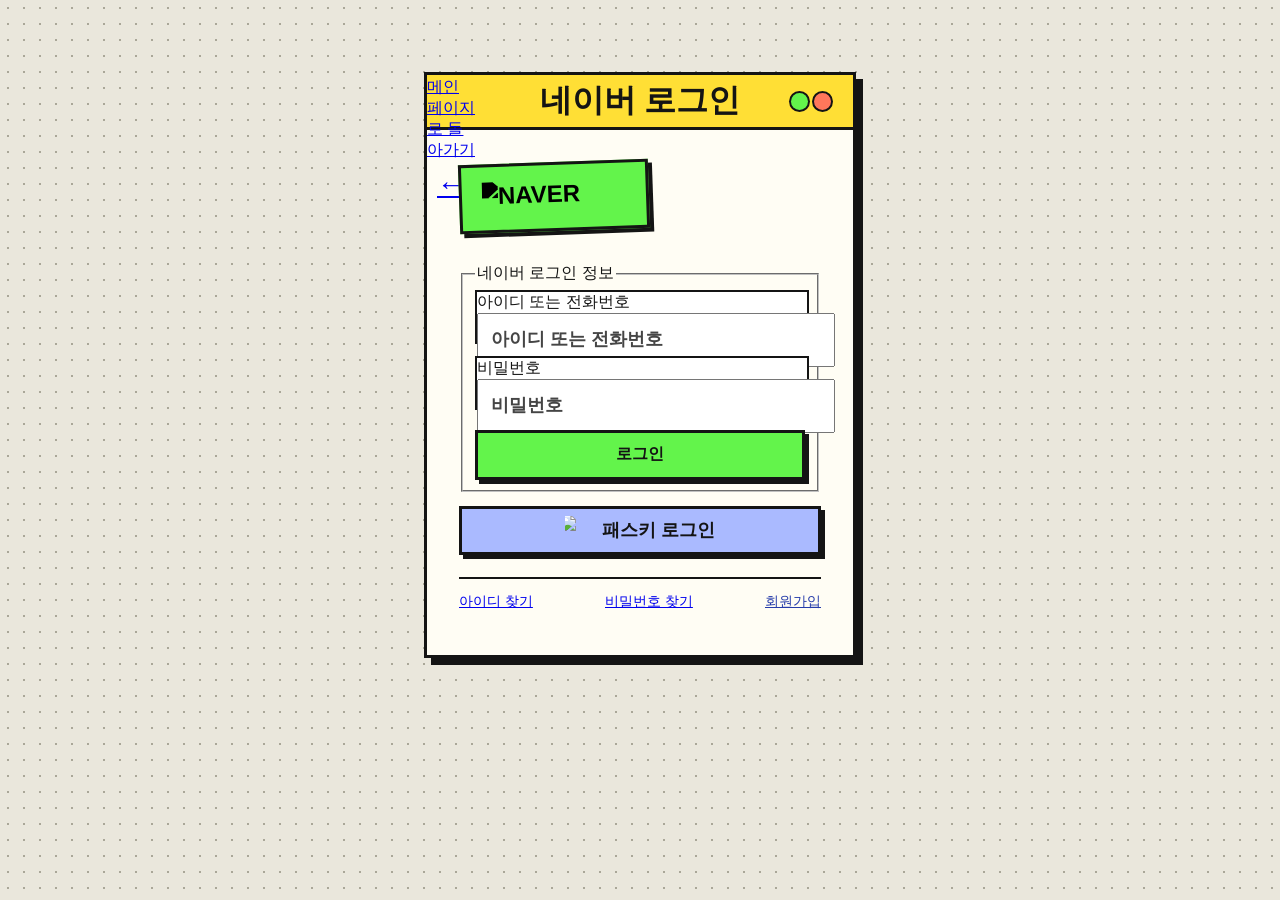
==== naver/login.html @ c6d98e80 "style(naver): 로그인 화면에 Neo Brutalism CSS 적용" ====
<!DOCTYPE html>
<html lang="ko">
<head>
    <meta charset="UTF-8">
    <meta name="viewport" content="width=device-width, initial-scale=1.0">
    <link rel="stylesheet" href="../font/css/sdgothicneo.css">
    <link rel="stylesheet" href="../font/css/notosanskrvariable.css">
    <link rel="stylesheet" href="../css/default.css">
    <title>네이버 리뉴얼 로그인 화면</title>
    <style>
        :root {
            --font: "Sandoll GothicNeoRound", sans-serif;
            --font-noto: "Noto Sans KR", sans-serif;
            --primary: #088D14;
            --focus: #01E324;
            --link: #68C07F;
            --text: #B2B2B2;
            --bg: #1F1F1F;
            --buttonText: #EBE6E2;
        }
        html {
            font-size: 62.5%;
        }
        body {
            font-family: var(--font);
            font-size: 1.6rem;
            color: var(--text);
            background-color: #FFFFFF;
        }
        #wrap {
            width: 100%;
            max-width: 402px;
            min-height: 874px;
            margin: 0 auto;
            background-color: var(--bg);
        }
        header {
            position: relative;
            display: flex;
            justify-content: center;
            align-items: center;
            height: 48px;
            margin: 0 6px;
        }
        .prev_btn {
            position: absolute;
            left: 3px;
            width: 48px;
            height: 48px;
            background: url(image/back_icon.svg) no-repeat center / auto;
        }
        main {
            padding: 42px 23.5px 40px;
        }
        .title {
            width: 144px;
            height: 33px;
            margin: 0 auto 42px;
        }
        .title img {
            width: 144px;
            height: 33px;
        }
        .input_box {
            width: 100%;
            max-width: 350px;
            height: 29px;
            margin: 0 auto;
            background: url(image/input_line.svg) repeat-x left bottom;
        }
        .input_box + .input_box {
            margin-top: 75px;
        }
        .input_box input {
            display: block;
            width: 100%;
            height: 29px;
            padding: 0 2px 5px;
            font-size: 1.8rem;
            font-weight: 700;
            line-height: 1.2;
            caret-color: var(--focus);
        }
        .input_box input::placeholder {
            color: var(--text);
            opacity: 1;
        }
        .login_btn {
            width: 100%;
            height: 50px;
            margin-top: 42px;
            border-radius: 8px;
            font-size: 1.6rem;
            font-weight: 700;
            color: var(--buttonText);
            background-color: var(--primary);
        }
        .passkey_btn {
            display: flex;
            align-items: flex-start;
            gap: 3px;
            width: max-content;
            min-height: 44px;
            margin: 34.5px auto 0;
            padding: 7.5px 0;
            font-size: 1.8rem;
            font-weight: 700;
            line-height: 21px;
        }
        .passkey_btn > span:last-child {
            padding-top: 8px;
        }
        /* Figma 원본 이미지의 표시 영역과 잘림 비율 유지 */
        .passkey_icon {
            position: relative;
            display: block;
            width: 29px;
            height: 29px;
            overflow: hidden;
        }
        .passkey_icon img {
            position: absolute;
            top: -7.69%;
            left: -25%;
            width: 134.62%;
            max-width: none;
            height: 134.62%;
        }
        .login_link {
            display: flex;
            justify-content: space-between;
            align-items: center;
            width: 249px;
            max-width: 100%;
            margin: 22.5px auto 0;
            font-family: var(--font-noto);
            font-size: 1.4rem;
            font-weight: 500;
            line-height: 20px;
        }
        .login_link a {
            position: relative;
            padding: 12px 0;
        }
        .login_link a:not(:last-child)::after {
            content: "";
            position: absolute;
            top: 50%;
            right: -21px;
            width: 20px;
            height: 1px;
            background: url(image/link_line.svg) no-repeat center;
            transform: rotate(-90deg);
        }
        .login_link a:last-child {
            color: var(--link);
        }
        :focus-visible {
            outline-color: var(--focus);
        }
        .login_notice {
            margin-top: 24px;
            font-family: var(--font-noto);
            font-size: 1.4rem;
            line-height: 1.6;
        }
        @media (max-width: 402px) {
            #wrap {
                min-height: 100dvh;
            }
        }
    </style>
    <link rel="stylesheet" href="neo-brutalism.css">
</head>
<body>
    <div id="wrap" class="neo-brutalism">
        <header>
            <h1 class="sr-only">네이버 로그인</h1>
            <a href="../index.html" class="prev_btn"><span class="sr-only">메인 페이지로 돌아가기</span></a>
        </header>
        <main>
            <h2 class="title"><img src="image/naver_logo.png" alt="NAVER" width="144" height="33"></h2>
            <form method="post">
                <fieldset>
                    <legend class="sr-only">네이버 로그인 정보</legend>
                    <div class="input_box">
                        <label for="user_id" class="sr-only">아이디 또는 전화번호</label>
                        <input type="text" id="user_id" placeholder="아이디 또는 전화번호" autocomplete="username" autocapitalize="none" spellcheck="false" required>
                    </div>
                    <div class="input_box">
                        <label for="password" class="sr-only">비밀번호</label>
                        <input type="password" id="password" placeholder="비밀번호" autocomplete="current-password" required>
                    </div>
                    <button type="submit" class="login_btn">로그인</button>
                </fieldset>
            </form>
            <button type="button" class="passkey_btn">
                <span class="passkey_icon" aria-hidden="true"><img src="image/passkey_icon.png" alt=""></span>
                <span>패스키 로그인</span>
            </button>
            <div class="login_link">
                <a href="https://nid.naver.com/account/find-id/profile?lang=ko_KR">아이디 찾기</a>
                <a href="https://nid.naver.com/account/find-pw/id">비밀번호 찾기</a>
                <a href="https://nid.naver.com/account/signup/term">회원가입</a>
            </div>
            <p class="login_notice" role="status" hidden></p>
        </main>
    </div>
    <script>
        // 화면 시연용: 입력한 로그인 정보는 전송하거나 저장하지 않는다.
        const loginForm = document.querySelector('form');
        const loginNotice = document.querySelector('.login_notice');
        loginForm.addEventListener('submit', event => {
            event.preventDefault();
            loginNotice.textContent = '리뉴얼 UI 예시입니다. 실제 네이버 로그인은 제공하지 않습니다.';
            loginNotice.hidden = false;
        });
        document.querySelector('.passkey_btn').addEventListener('click', () => {
            loginNotice.textContent = '리뉴얼 UI 예시입니다. 실제 패스키 인증은 제공하지 않습니다.';
            loginNotice.hidden = false;
        });
    </script>
</body>
</html>
---- naver/neo-brutalism.css ----
body {
    background-color: #eae7dc;
    background-image: radial-gradient(#aaa798 1px, transparent 1px);
    background-size: 16px 16px;
}

#wrap.neo-brutalism {
    --ink: #141414;
    --green: #63f44b;
    --yellow: #ffdf35;
    --focus: #253cca;
    --text: #454545;
    box-sizing: border-box;
    max-width: 432px;
    min-height: 0;
    margin: clamp(16px, 8vh, 80px) auto;
    width: calc(100% - 32px);
    color: var(--ink);
    background: #fffdf4;
    border: 3px solid var(--ink);
    box-shadow: 7px 7px 0 var(--ink);
}

.neo-brutalism header {
    margin: 0;
    height: 52px;
    border-bottom: 3px solid var(--ink);
    background: var(--yellow);
}

/* 원과 사각형을 CSS로 그려 상단 바에 배치한다. */
.neo-brutalism header::after {
    content: "";
    position: absolute;
    right: 20px;
    width: 17px;
    height: 17px;
    border: 2px solid var(--ink);
    border-radius: 50%;
    background: #ff775b;
    box-shadow: -23px 0 0 -2px var(--green), -23px 0 0 var(--ink);
}

.neo-brutalism .prev_btn {
    left: 0;
    background: none;
}
.neo-brutalism .prev_btn::after {
    content: "←";
    display: grid;
    height: 100%;
    place-items: center;
    font: bold 28px Arial, sans-serif;
}
.neo-brutalism main {
    padding: 32px clamp(16px, 5vw, 32px);
}
.neo-brutalism .title {
    width: fit-content;
    height: auto;
    margin: 0 0 32px;
    padding: 15px 20px;
    background: var(--green);
    border: 3px solid var(--ink);
    box-shadow: 4px 4px 0 var(--ink);
    transform: rotate(-2deg);
}
.neo-brutalism .title img {
    display: block;
    filter: brightness(0);
}
.neo-brutalism .input_box {
    max-width: none;
    height: 50px;
    border: 2px solid var(--ink);
    background: white;
}
.neo-brutalism .input_box + .input_box {
    margin-top: 12px;
}
.neo-brutalism .input_box input {
    height: 100%;
    padding: 0 12px;
    color: var(--ink);
}
.neo-brutalism .login_btn,
.neo-brutalism .passkey_btn {
    border: 3px solid var(--ink);
    border-radius: 0;
    box-shadow: 4px 4px 0 var(--ink);
    color: var(--ink);
}
.neo-brutalism .login_btn {
    margin-top: 20px;
    background: var(--green);
}
.neo-brutalism .passkey_btn {
    width: 100%;
    margin-top: 14px;
    padding: 7px;
    align-items: center;
    justify-content: center;
    gap: 8px;
    background: #aabaff;
}
.neo-brutalism .passkey_btn > span:last-child {
    padding: 0;
}
.neo-brutalism button:active {
    transform: translate(3px, 3px);
    box-shadow: 1px 1px 0 var(--ink);
}
.neo-brutalism .login_link {
    width: 100%;
    flex-wrap: wrap;
    gap: 4px 8px;
    border-top: 2px solid var(--ink);
}
.neo-brutalism .login_link a::after {
    display: none;
}
.neo-brutalism .login_link a:last-child {
    color: #263caa;
    text-decoration: underline;
}
.neo-brutalism :focus-visible {
    outline: 3px solid var(--focus);
    outline-offset: 2px;
}
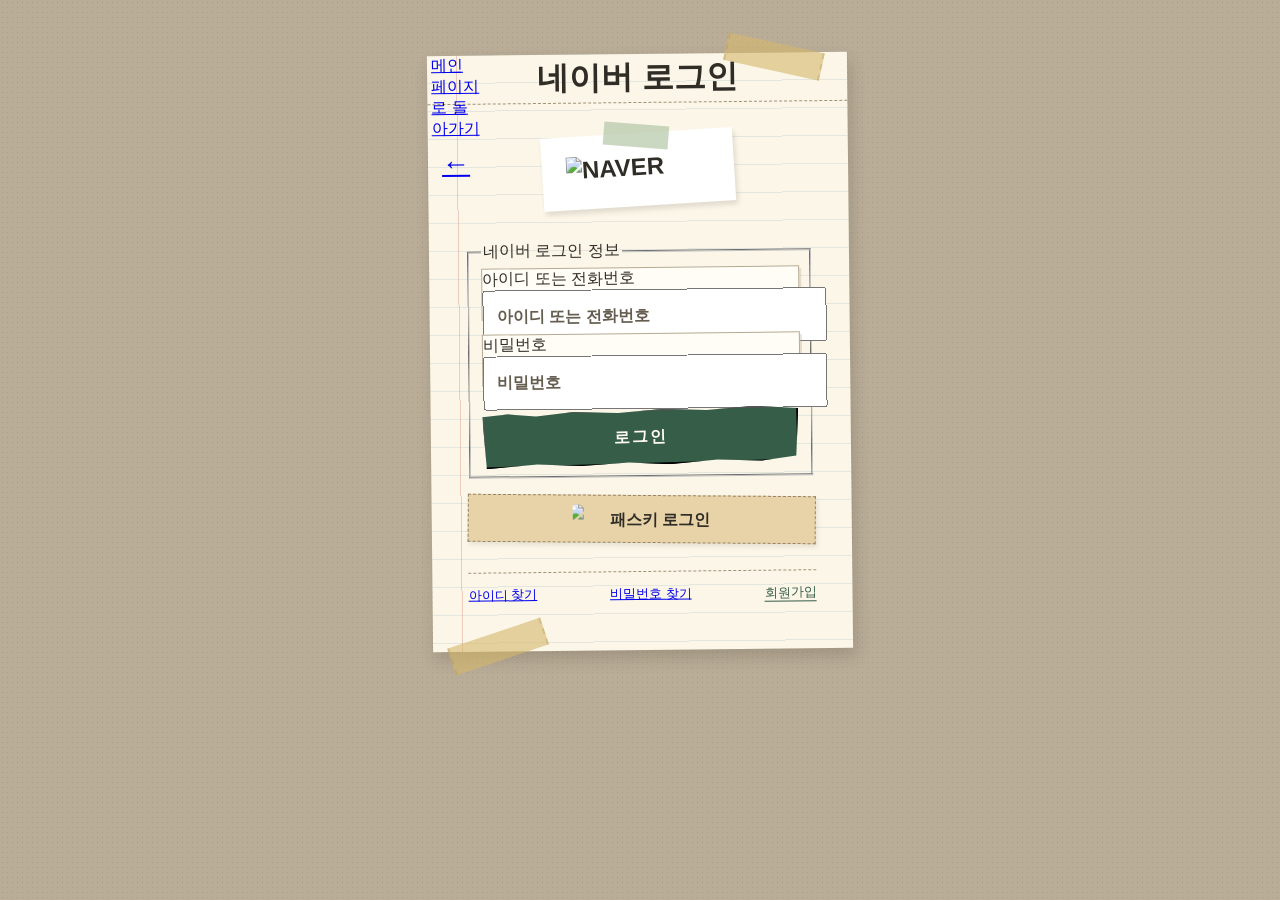
==== commit d90f3a80: "style(naver): 종이와 테이프를 활용한 Collage 스타일 적용" ====
--- a/naver/login.html
+++ b/naver/login.html
@@ -170,10 +170,10 @@
             }
         }
     </style>
-    <link rel="stylesheet" href="neo-brutalism.css">
+    <link rel="stylesheet" href="collage.css">
 </head>
 <body>
-    <div id="wrap" class="neo-brutalism">
+    <div id="wrap" class="collage">
         <header>
             <h1 class="sr-only">네이버 로그인</h1>
             <a href="../index.html" class="prev_btn"><span class="sr-only">메인 페이지로 돌아가기</span></a>
--- a/naver/collage.css
+++ b/naver/collage.css
@@ -0,0 +1,170 @@
+/* Collage — 종이, 노트 줄, 찢긴 가장자리와 테이프 */
+body {
+    background-color: #b9ad98;
+    background-image: radial-gradient(#71665338 .7px, transparent .7px);
+    background-size: 5px 5px;
+}
+#wrap.collage {
+    --ink: #302d27;
+    --text: #655d50;
+    --focus: #316749;
+    position: relative;
+    isolation: isolate;
+    box-sizing: border-box;
+    width: calc(100% - 40px);
+    max-width: 420px;
+    min-height: 0;
+    margin: clamp(24px, 6vh, 64px) auto;
+    color: var(--ink);
+    background-color: #fbf6e8;
+    background-image: linear-gradient(90deg, transparent 29px, #d98e8066 29px, #d98e8066 30px, transparent 30px),
+        repeating-linear-gradient(transparent 0 27px, #8ca8b433 27px 28px);
+    box-shadow: 3px 8px 15px #382e2530;
+    transform: rotate(-.6deg);
+}
+.collage::before,
+.collage::after {
+    content: "";
+    position: absolute;
+    z-index: 2;
+    width: 94px;
+    height: 28px;
+    background: #d6b76c99;
+    border-left: 2px dashed #b0975955;
+    border-right: 2px dashed #b0975955;
+    pointer-events: none;
+}
+.collage::before {
+    top: -10px;
+    right: 24px;
+    transform: rotate(13deg);
+}
+.collage::after {
+    bottom: -9px;
+    left: 16px;
+    transform: rotate(-18deg);
+}
+.collage header {
+    height: 48px;
+    margin: 0;
+    border-bottom: 1px dashed #9f9277;
+}
+.collage .prev_btn {
+    left: 4px;
+    background: none;
+}
+.collage .prev_btn::after {
+    content: "←";
+    display: grid;
+    height: 100%;
+    place-items: center;
+    font: 28px Georgia, serif;
+}
+.collage main {
+    padding: 30px clamp(18px, 6vw, 36px) 34px;
+}
+.collage .title {
+    position: relative;
+    width: fit-content;
+    height: auto;
+    margin: 0 auto 34px;
+    padding: 20px 24px;
+    background: #fff;
+    box-shadow: 2px 4px 5px #352a2522;
+    transform: rotate(-3deg);
+}
+.collage .title::before {
+    content: "";
+    position: absolute;
+    top: -9px;
+    left: 50%;
+    width: 65px;
+    height: 23px;
+    background: #b4c8a8b3;
+    transform: translateX(-50%) rotate(8deg);
+}
+.collage .title img {
+    display: block;
+}
+.collage .input_box {
+    height: 50px;
+    max-width: none;
+    border: 1px solid #b6aa93;
+    background: #fffdf6;
+    box-shadow: 2px 3px 0 #b7a98f55;
+}
+.collage .input_box + .input_box {
+    margin-top: 14px;
+}
+.collage .input_box input {
+    height: 100%;
+    padding: 0 12px;
+    color: var(--ink);
+    font-size: 1.6rem;
+}
+.collage .login_btn {
+    position: relative;
+    height: 56px;
+    margin-top: 24px;
+    border-radius: 0;
+    color: #fffdf3;
+    background: #365d48;
+    letter-spacing: .12em;
+    /* 조각마다 높이가 다른 가장자리로 종이를 찢은 느낌을 만든다. */
+    clip-path: polygon(0 7%, 8% 3%, 17% 8%, 29% 2%, 43% 6%, 57% 1%, 71% 5%, 86% 0, 100% 6%, 99% 91%, 88% 98%, 74% 94%, 59% 100%, 46% 95%, 31% 99%, 17% 94%, 1% 100%);
+    transform: rotate(-1deg);
+}
+.collage .passkey_btn {
+    width: 100%;
+    min-height: 48px;
+    margin: 18px 0 0;
+    padding: 8px 10px;
+    justify-content: center;
+    align-items: center;
+    gap: 8px;
+    border: 1px dashed #96846b;
+    color: var(--ink);
+    background: #e8d3a8;
+    font-size: 1.6rem;
+    box-shadow: 2px 3px 4px #4337221a;
+    transform: rotate(1deg);
+}
+.collage .passkey_btn > span:last-child {
+    padding-top: 0;
+}
+.collage .login_link {
+    width: 100%;
+    margin-top: 28px;
+    gap: 4px 10px;
+    flex-wrap: wrap;
+    border-top: 1px dashed #9f9277;
+    font-size: 1.3rem;
+}
+.collage .login_link a::after {
+    display: none;
+}
+.collage .login_link a:last-child {
+    color: #365d48;
+    text-decoration: underline;
+    text-underline-offset: 4px;
+}
+.collage button:hover {
+    filter: brightness(1.07);
+}
+.collage button:active {
+    transform: translateY(2px);
+}
+.collage :focus-visible {
+    outline: 3px solid var(--focus);
+    outline-offset: 3px;
+}
+.collage .login_notice {
+    padding: 12px;
+    background: #fff4b8;
+    border: 1px solid #baac75;
+}
+@media (prefers-reduced-motion: reduce) {
+    #wrap.collage, .collage .title, .collage button {
+        transform: none;
+    }
+}
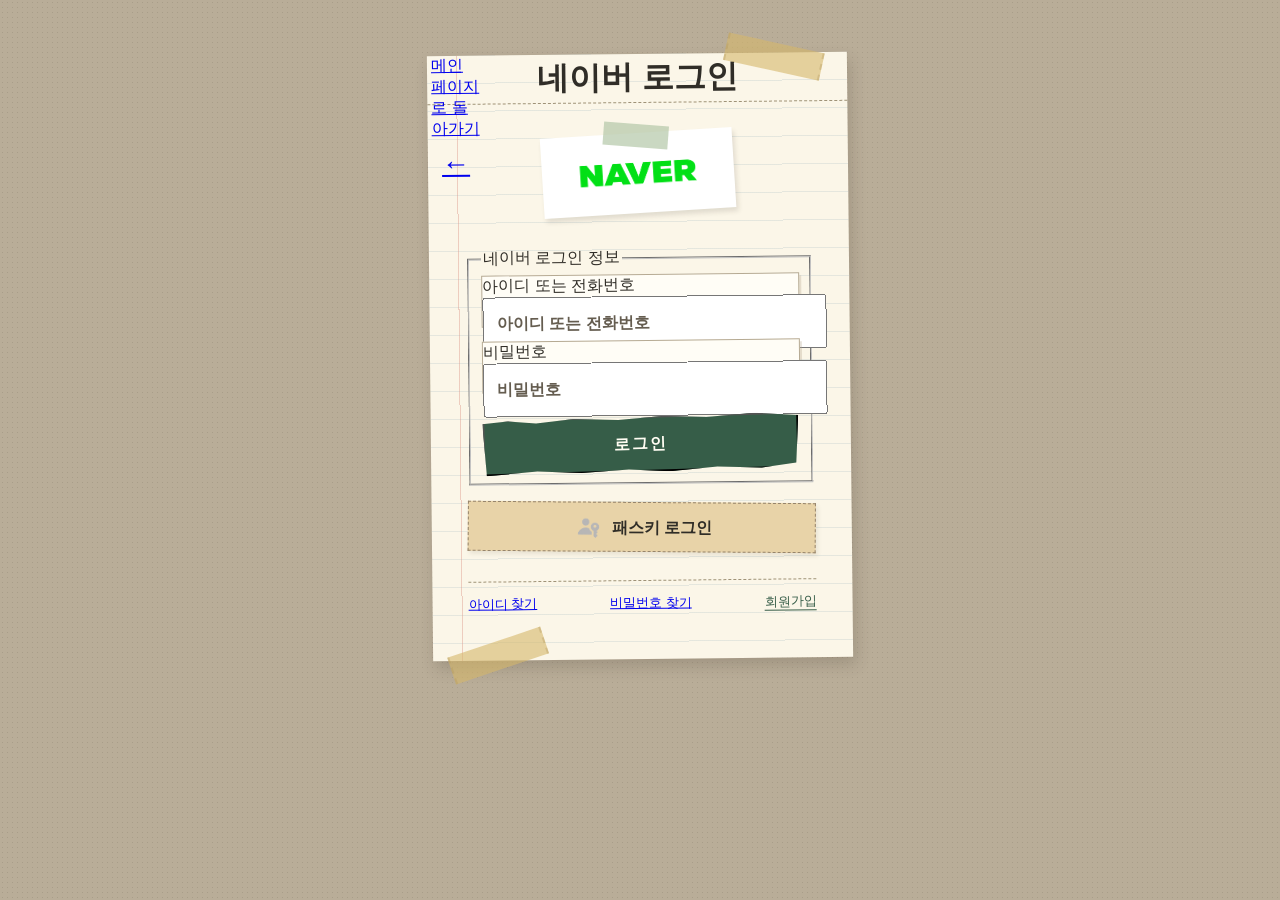
==== commit c4b80eea: "fix(naver): 배경을 제거한 로고와 패스키 이미지 적용" ====
--- a/naver/login.html
+++ b/naver/login.html
@@ -179,7 +179,7 @@
             <a href="../index.html" class="prev_btn"><span class="sr-only">메인 페이지로 돌아가기</span></a>
         </header>
         <main>
-            <h2 class="title"><img src="image/naver_logo.png" alt="NAVER" width="144" height="33"></h2>
+            <h2 class="title"><img src="image/naver_logo-transparent.png" alt="NAVER" width="144" height="33"></h2>
             <form method="post">
                 <fieldset>
                     <legend class="sr-only">네이버 로그인 정보</legend>
@@ -195,7 +195,7 @@
                 </fieldset>
             </form>
             <button type="button" class="passkey_btn">
-                <span class="passkey_icon" aria-hidden="true"><img src="image/passkey_icon.png" alt=""></span>
+                <span class="passkey_icon" aria-hidden="true"><img src="image/passkey_icon-transparent.png" alt=""></span>
                 <span>패스키 로그인</span>
             </button>
             <div class="login_link">
--- a/naver/collage.css
+++ b/naver/collage.css
@@ -168,3 +168,23 @@
         transform: none;
     }
 }
+
+/* 투명 이미지의 전체 영역을 비율에 맞게 표시한다. */
+.collage .title img {
+    width: 144px;
+    height: 40px;
+    object-fit: contain;
+}
+.collage .passkey_icon {
+    width: 32px;
+    height: 32px;
+    flex: 0 0 32px;
+    overflow: visible;
+}
+.collage .passkey_icon img {
+    position: static;
+    display: block;
+    width: 100%;
+    height: 100%;
+    object-fit: contain;
+}
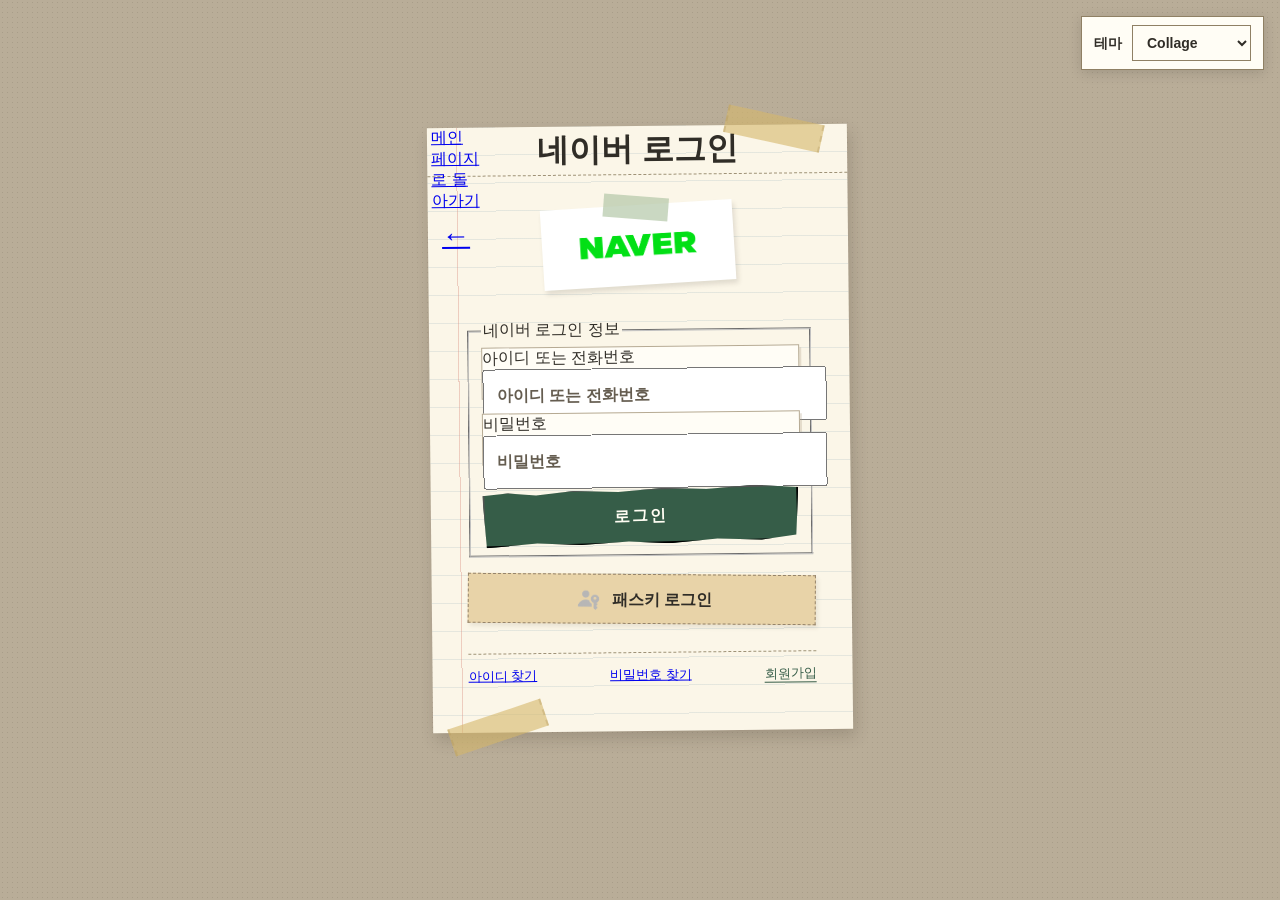
==== commit 49057dd2: "feat(naver): Collage와 Art Deco 테마 전환 기능 추가" ====
--- a/naver/login.html
+++ b/naver/login.html
@@ -171,8 +171,16 @@
         }
     </style>
     <link rel="stylesheet" href="collage.css">
+    <link rel="stylesheet" href="art-deco.css">
 </head>
-<body>
+<body data-theme="collage">
+    <div class="theme_switcher">
+        <label for="theme_select">테마</label>
+        <select id="theme_select" aria-controls="wrap">
+            <option value="collage" selected>Collage</option>
+            <option value="art-deco">Art Deco</option>
+        </select>
+    </div>
     <div id="wrap" class="collage">
         <header>
             <h1 class="sr-only">네이버 로그인</h1>
@@ -207,6 +215,13 @@
         </main>
     </div>
     <script>
+        const themeSelect = document.querySelector('#theme_select');
+        const themeWrap = document.querySelector('#wrap');
+        themeSelect.addEventListener('change', () => {
+            themeWrap.classList.remove('collage', 'art-deco');
+            themeWrap.classList.add(themeSelect.value);
+            document.body.dataset.theme = themeSelect.value;
+        });
         // 화면 시연용: 입력한 로그인 정보는 전송하거나 저장하지 않는다.
         const loginForm = document.querySelector('form');
         const loginNotice = document.querySelector('.login_notice');
--- a/naver/art-deco.css
+++ b/naver/art-deco.css
@@ -0,0 +1,196 @@
+/* 공통 테마 선택기 */
+.theme_switcher {
+    position: fixed;
+    z-index: 10;
+    top: 16px;
+    right: 16px;
+    display: flex;
+    align-items: center;
+    gap: 10px;
+    padding: 8px 12px;
+    border: 1px solid #8f8064;
+    background: #fffdf5;
+    color: #302d27;
+    box-shadow: 0 3px 12px #0002;
+    font: 700 14px/1.5 Arial, sans-serif;
+}
+.theme_switcher select {
+    min-height: 36px;
+    padding: 4px 28px 4px 10px;
+    border: 1px solid #8f8064;
+    border-radius: 0;
+    color: inherit;
+    background: #fffdf5;
+    font: inherit;
+    cursor: pointer;
+    appearance: auto;
+}
+.theme_switcher select:focus-visible {
+    outline: 2px solid #316749;
+    outline-offset: 3px;
+}
+body {
+    padding-top: 64px;
+}
+/* Art Deco — 대칭과 금색 기하 장식 */
+body[data-theme="art-deco"] {
+    background-color: #101c20;
+    background-image: repeating-linear-gradient(135deg, transparent 0 29px, #c5a35b12 29px 30px),
+        repeating-linear-gradient(45deg, transparent 0 29px, #c5a35b12 29px 30px);
+}
+body[data-theme="art-deco"] .theme_switcher,
+body[data-theme="art-deco"] .theme_switcher select {
+    color: #ecd6a0;
+    border-color: #aa884d;
+    background: #12272c;
+}
+#wrap.art-deco {
+    --text: #bdb8a8;
+    --focus: #f0d796;
+    --gold: #c6a262;
+    --ink: #0b1d22;
+    position: relative;
+    box-sizing: border-box;
+    width: calc(100% - 48px);
+    max-width: 420px;
+    min-height: 0;
+    margin: clamp(24px, 6vh, 64px) auto;
+    border: 1px solid var(--gold);
+    outline: 1px solid #a4864b;
+    outline-offset: 7px;
+    color: #eadbb7;
+    background: #10262c;
+    box-shadow: 0 12px 36px #0004;
+}
+.art-deco header {
+    height: 54px;
+    margin: 0 16px;
+    border-bottom: 1px solid #c6a26266;
+}
+.art-deco header::after {
+    content: "◆";
+    color: var(--gold);
+    font-size: 16px;
+}
+.art-deco .prev_btn {
+    left: 0;
+    background: none;
+}
+.art-deco .prev_btn::after {
+    content: "←";
+    display: grid;
+    height: 100%;
+    place-items: center;
+    color: var(--gold);
+    font: 26px Georgia, serif;
+}
+.art-deco main {
+    padding: 36px clamp(20px, 7vw, 38px);
+}
+.art-deco .title {
+    position: relative;
+    width: fit-content;
+    height: auto;
+    padding: 14px 20px;
+    margin: 0 auto 44px;
+    border-top: 1px solid var(--gold);
+    border-bottom: 1px solid var(--gold);
+}
+.art-deco .title::before,
+.art-deco .title::after {
+    content: "";
+    position: absolute;
+    left: 50%;
+    width: 10px;
+    height: 10px;
+    border: 1px solid var(--gold);
+    background: var(--ink);
+    transform: translateX(-50%) rotate(45deg);
+}
+.art-deco .title::before { top: -6px; }
+.art-deco .title::after { bottom: -6px; }
+.art-deco .title img {
+    display: block;
+    width: 144px;
+    height: 40px;
+    object-fit: contain;
+}
+.art-deco .input_box {
+    max-width: none;
+    height: 50px;
+    border: 1px solid #a58d60;
+    background: #0c2026;
+}
+.art-deco .input_box + .input_box {
+    margin-top: 16px;
+}
+.art-deco .input_box input {
+    height: 100%;
+    padding: 0 14px;
+    font-size: 1.6rem;
+    color: #f6e8cb;
+}
+.art-deco .login_btn {
+    height: 50px;
+    margin-top: 28px;
+    border: 1px solid #ebd397;
+    border-radius: 0;
+    outline: 1px solid #aa884d;
+    outline-offset: 4px;
+    color: #17262b;
+    background: linear-gradient(115deg, #a88143, #edda9f 48%, #bc9753);
+    letter-spacing: .3em;
+    text-indent: .3em;
+    font-weight: 800;
+}
+.art-deco .passkey_btn {
+    width: 100%;
+    min-height: 48px;
+    margin: 24px 0 0;
+    padding: 8px;
+    align-items: center;
+    justify-content: center;
+    gap: 10px;
+    border: 1px solid #aa884d;
+    background: transparent;
+    color: #e5d2a7;
+    font-size: 1.5rem;
+    letter-spacing: .12em;
+}
+.art-deco .passkey_btn > span:last-child { padding-top: 0; }
+.art-deco .passkey_icon {
+    width: 32px;
+    height: 32px;
+    flex: 0 0 32px;
+    overflow: visible;
+}
+.art-deco .passkey_icon img {
+    position: static;
+    display: block;
+    width: 100%;
+    height: 100%;
+    object-fit: contain;
+}
+.art-deco .login_link {
+    width: 100%;
+    margin-top: 28px;
+    gap: 4px 10px;
+    flex-wrap: wrap;
+    border-top: 1px solid #c6a26266;
+    font-size: 1.3rem;
+}
+.art-deco .login_link a::after { display: none; }
+.art-deco .login_link a:last-child { color: #e4c783; }
+.art-deco .login_link a:hover { text-decoration: underline; }
+.art-deco :focus-visible {
+    outline: 2px solid var(--focus);
+    outline-offset: 4px;
+}
+.art-deco button:hover { filter: brightness(1.12); }
+.art-deco button:active { transform: translateY(1px); }
+.art-deco .login_notice {
+    padding: 12px;
+    border: 1px solid #aa884d;
+    color: #eadbb7;
+    font-size: 1.4rem;
+}
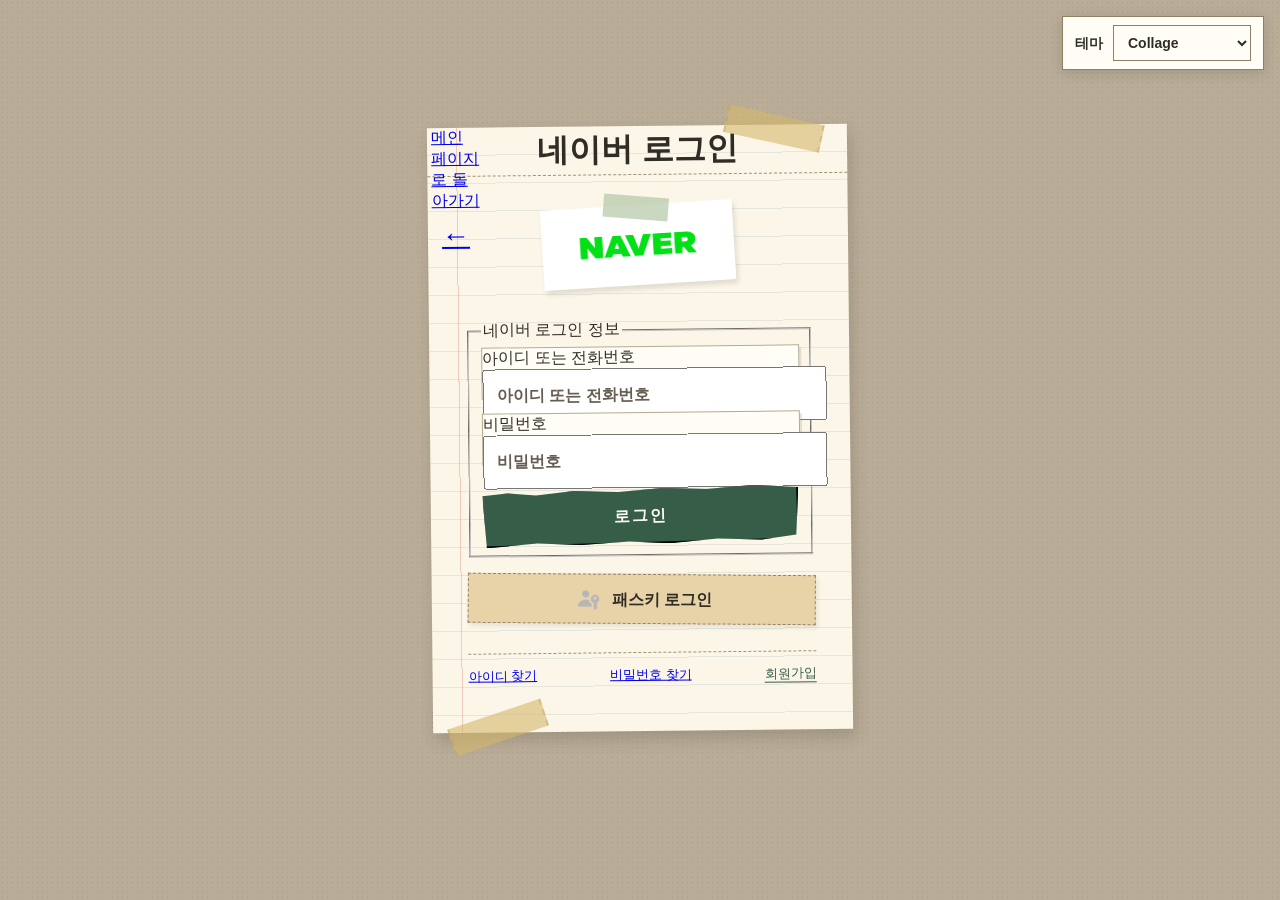
==== commit e1b882af: "feat(naver): 리플렛 느낌의 Swiss Style 테마 추가" ====
--- a/naver/login.html
+++ b/naver/login.html
@@ -172,6 +172,7 @@
     </style>
     <link rel="stylesheet" href="collage.css">
     <link rel="stylesheet" href="art-deco.css">
+    <link rel="stylesheet" href="swiss.css">
 </head>
 <body data-theme="collage">
     <div class="theme_switcher">
@@ -179,6 +180,7 @@
         <select id="theme_select" aria-controls="wrap">
             <option value="collage" selected>Collage</option>
             <option value="art-deco">Art Deco</option>
+            <option value="swiss">Swiss Style</option>
         </select>
     </div>
     <div id="wrap" class="collage">
@@ -218,7 +220,7 @@
         const themeSelect = document.querySelector('#theme_select');
         const themeWrap = document.querySelector('#wrap');
         themeSelect.addEventListener('change', () => {
-            themeWrap.classList.remove('collage', 'art-deco');
+            themeWrap.classList.remove('collage', 'art-deco', 'swiss');
             themeWrap.classList.add(themeSelect.value);
             document.body.dataset.theme = themeSelect.value;
         });
--- a/naver/swiss.css
+++ b/naver/swiss.css
@@ -0,0 +1,170 @@
+/* Swiss Style — 리플렛의 그리드, 왼쪽 정렬과 빨간 면 */
+body[data-theme="swiss"] {
+    background: #dcdcd7;
+}
+body[data-theme="swiss"] .theme_switcher,
+body[data-theme="swiss"] .theme_switcher select {
+    color: #111;
+    border-color: #111;
+    background: #fafaf6;
+    box-shadow: none;
+}
+#wrap.swiss {
+    --red: #e5271c;
+    --text: #555;
+    --focus: #d62319;
+    --panel: clamp(38px, 12vw, 80px);
+    position: relative;
+    isolation: isolate;
+    box-sizing: border-box;
+    width: calc(100% - 32px);
+    max-width: 520px;
+    min-height: 0;
+    margin: clamp(24px, 6vh, 64px) auto;
+    color: #111;
+    background: #fafaf6;
+    border: 1px solid #111;
+    font-family: Arial, "Noto Sans KR", sans-serif;
+}
+.swiss::before {
+    content: "";
+    position: absolute;
+    z-index: -1;
+    inset: 0 auto 0 0;
+    width: var(--panel);
+    background: linear-gradient(160deg, #f53526, #bd1d16);
+}
+.swiss::after {
+    content: "NAVER / ACCOUNT";
+    position: absolute;
+    top: 80px;
+    left: calc(var(--panel) / 2);
+    writing-mode: vertical-rl;
+    transform: translateX(-50%);
+    color: #fff;
+    font-size: 12px;
+    font-weight: 700;
+    letter-spacing: .12em;
+}
+.swiss header {
+    height: 54px;
+    margin: 0 24px 0 calc(var(--panel) + 24px);
+    justify-content: flex-end;
+    border-bottom: 2px solid #111;
+}
+.swiss header::after {
+    content: "01 / LOGIN";
+    font-size: 11px;
+    font-weight: 800;
+    letter-spacing: .06em;
+}
+.swiss .prev_btn {
+    left: -8px;
+    background: none;
+}
+.swiss .prev_btn::after {
+    content: "←";
+    display: grid;
+    height: 100%;
+    place-items: center;
+    font: 28px Arial, sans-serif;
+}
+.swiss main {
+    padding: 28px 24px 32px calc(var(--panel) + 24px);
+}
+.swiss .title {
+    width: 100%;
+    height: auto;
+    margin: 0 0 28px;
+}
+.swiss .title img {
+    display: block;
+    width: 120px;
+    height: 34px;
+    object-fit: contain;
+    object-position: left center;
+}
+.swiss .title::after {
+    content: "Login.";
+    display: block;
+    margin-top: 12px;
+    font: 900 clamp(42px, 10vw, 64px)/.95 Arial, sans-serif;
+    letter-spacing: -.075em;
+}
+.swiss .input_box {
+    max-width: none;
+    height: 50px;
+    border: 1px solid #111;
+    background: transparent;
+}
+.swiss .input_box + .input_box { margin-top: 12px; }
+.swiss .input_box input {
+    height: 100%;
+    padding: 0 12px;
+    color: #111;
+    font-size: 1.5rem;
+    font-family: inherit;
+}
+.swiss .login_btn {
+    height: 50px;
+    margin-top: 20px;
+    padding: 0 14px;
+    border-radius: 0;
+    color: #fff;
+    background: var(--red);
+    text-align: left;
+    font-size: 1.8rem;
+    font-weight: 800;
+    letter-spacing: -.04em;
+}
+.swiss .passkey_btn {
+    width: 100%;
+    min-height: 48px;
+    margin: 12px 0 0;
+    padding: 8px 12px;
+    align-items: center;
+    justify-content: flex-start;
+    gap: 8px;
+    border: 1px solid #111;
+    color: #111;
+    background: transparent;
+    font-size: 1.5rem;
+    letter-spacing: -.03em;
+}
+.swiss .passkey_btn > span:last-child { padding-top: 0; }
+.swiss .passkey_icon {
+    width: 28px;
+    height: 28px;
+    flex: 0 0 28px;
+    overflow: visible;
+}
+.swiss .passkey_icon img {
+    position: static;
+    display: block;
+    width: 100%;
+    height: 100%;
+    object-fit: contain;
+}
+.swiss .login_link {
+    width: 100%;
+    margin-top: 28px;
+    justify-content: flex-start;
+    flex-wrap: wrap;
+    gap: 0 16px;
+    border-top: 2px solid #111;
+    font-family: inherit;
+    font-size: 1.2rem;
+}
+.swiss .login_link a::after { display: none; }
+.swiss .login_link a:last-child { color: #c11c14; }
+.swiss .login_link a:hover { text-decoration: underline; }
+.swiss button:hover { filter: brightness(.92); }
+.swiss :focus-visible {
+    outline: 2px solid var(--focus);
+    outline-offset: 3px;
+}
+.swiss .login_notice {
+    padding-top: 12px;
+    border-top: 1px solid #111;
+    font-family: inherit;
+}
